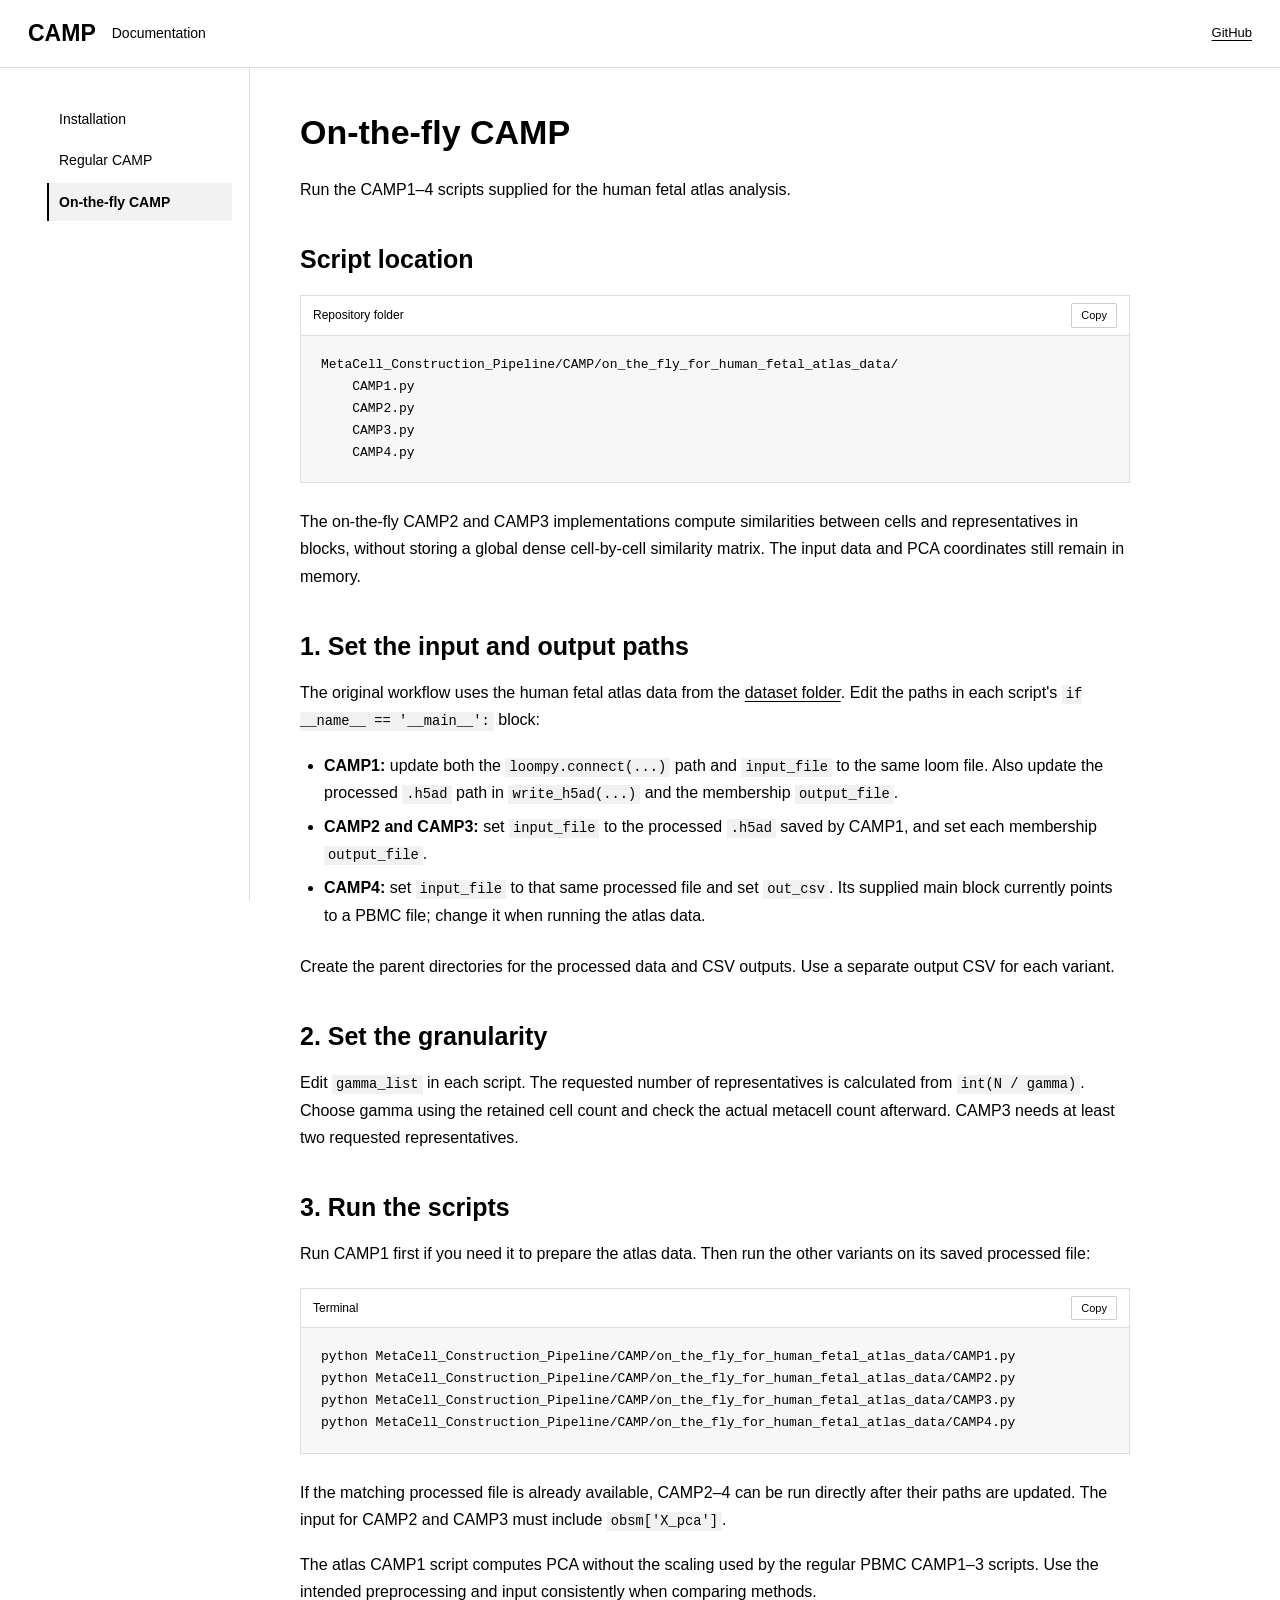
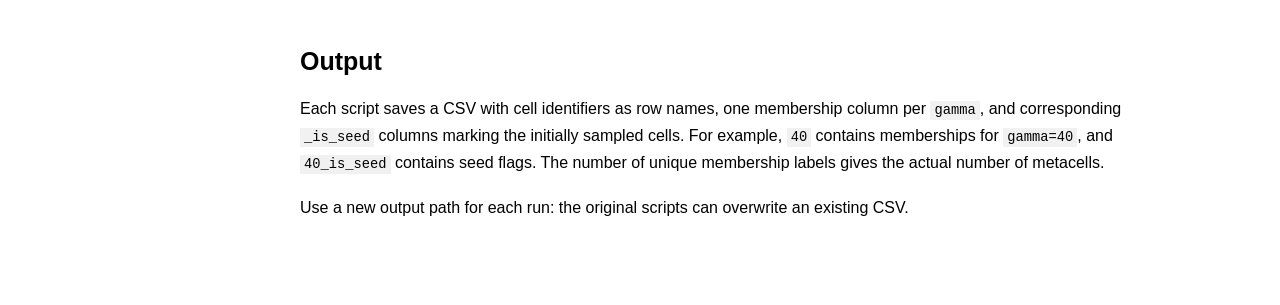
==== docs/on-the-fly.html @ 0e372300 "add tutorial" ====
<!doctype html>
<html lang="en"><head><meta charset="utf-8"><meta name="viewport" content="width=device-width,initial-scale=1">
<title>On-the-fly CAMP · CAMP documentation</title>
<meta name="description" content="Run the CAMP1–4 scripts supplied for the human fetal atlas analysis.">
<meta name="theme-color" content="#ffffff"><link rel="icon" href="data:,">
<link rel="stylesheet" href="assets/style.css"><script defer src="assets/app.js"></script>
</head><body><a class="skip" href="#main">Skip to content</a>
<header class="topbar"><a class="brand" href="index.html"><strong>CAMP</strong><span class="brand-detail">Documentation</span></a>
<div class="top-actions"><a class="repo-link" href="https://github.com/danrongLi/CAMP">GitHub</a><button class="menu-toggle" aria-expanded="false" aria-controls="sidebar" type="button">Menu</button></div></header>
<div class="layout"><aside class="sidebar" id="sidebar"><nav aria-label="Documentation"><a href="index.html"><span>Installation</span></a><a href="regular.html"><span>Regular CAMP</span></a><a href="on-the-fly.html" aria-current="page"><span>On-the-fly CAMP</span></a></nav></aside>
<main id="main"><h1>On-the-fly CAMP</h1><p class="lead">Run the CAMP1–4 scripts supplied for the human fetal atlas analysis.</p><h2 id="files">Script location</h2><div class="code-block"><div class="code-label">Repository folder</div><pre><code>MetaCell_Construction_Pipeline/CAMP/on_the_fly_for_human_fetal_atlas_data/
    CAMP1.py
    CAMP2.py
    CAMP3.py
    CAMP4.py</code></pre></div><p>The on-the-fly CAMP2 and CAMP3 implementations compute similarities between cells and representatives in blocks, without storing a global dense cell-by-cell similarity matrix. The input data and PCA coordinates still remain in memory.</p>
    <h2 id="input">1. Set the input and output paths</h2><p>The original workflow uses the human fetal atlas data from the <a href="https://drive.google.com/drive/folders/1N0xDb8TC0ZPDTmAk6TE612inGBsPtofD?usp=sharing">dataset folder</a>. Edit the paths in each script's <code>if __name__ == '__main__':</code> block:</p>
    <ul><li><strong>CAMP1:</strong> update both the <code>loompy.connect(...)</code> path and <code>input_file</code> to the same loom file. Also update the processed <code>.h5ad</code> path in <code>write_h5ad(...)</code> and the membership <code>output_file</code>.</li>
    <li><strong>CAMP2 and CAMP3:</strong> set <code>input_file</code> to the processed <code>.h5ad</code> saved by CAMP1, and set each membership <code>output_file</code>.</li>
    <li><strong>CAMP4:</strong> set <code>input_file</code> to that same processed file and set <code>out_csv</code>. Its supplied main block currently points to a PBMC file; change it when running the atlas data.</li></ul>
    <p>Create the parent directories for the processed data and CSV outputs. Use a separate output CSV for each variant.</p>
    <h2 id="gamma">2. Set the granularity</h2><p>Edit <code>gamma_list</code> in each script. The requested number of representatives is calculated from <code>int(N / gamma)</code>. Choose gamma using the retained cell count and check the actual metacell count afterward. CAMP3 needs at least two requested representatives.</p>
    <h2 id="run">3. Run the scripts</h2><p>Run CAMP1 first if you need it to prepare the atlas data. Then run the other variants on its saved processed file:</p><div class="code-block"><div class="code-label">Terminal</div><pre><code>python MetaCell_Construction_Pipeline/CAMP/on_the_fly_for_human_fetal_atlas_data/CAMP1.py
python MetaCell_Construction_Pipeline/CAMP/on_the_fly_for_human_fetal_atlas_data/CAMP2.py
python MetaCell_Construction_Pipeline/CAMP/on_the_fly_for_human_fetal_atlas_data/CAMP3.py
python MetaCell_Construction_Pipeline/CAMP/on_the_fly_for_human_fetal_atlas_data/CAMP4.py</code></pre></div><p>If the matching processed file is already available, CAMP2–4 can be run directly after their paths are updated. The input for CAMP2 and CAMP3 must include <code>obsm['X_pca']</code>.</p>
    <p>The atlas CAMP1 script computes PCA without the scaling used by the regular PBMC CAMP1–3 scripts. Use the intended preprocessing and input consistently when comparing methods.</p><h2 id="output">Output</h2><p>Each script saves a CSV with cell identifiers as row names, one membership column per <code>gamma</code>, and corresponding <code>_is_seed</code> columns marking the initially sampled cells. For example, <code>40</code> contains memberships for <code>gamma=40</code>, and <code>40_is_seed</code> contains seed flags. The number of unique membership labels gives the actual number of metacells.</p><p>Use a new output path for each run: the original scripts can overwrite an existing CSV.</p></main></div>
</body></html>
---- docs/assets/style.css ----
@charset "UTF-8";

:root {
  --ink: #000;
  --line: #ddd;
  --paper: #fff;
  --wash: #f7f7f7;
  --sans: -apple-system, BlinkMacSystemFont, "Segoe UI", Arial, sans-serif;
  --mono: ui-monospace, SFMono-Regular, Menlo, Consolas, monospace;
}

* { box-sizing: border-box; }
html { scroll-padding-top: 85px; }
body { margin: 0; color: var(--ink); background: var(--paper); font: 16px/1.7 var(--sans); }
a { color: #000; text-decoration: underline; text-underline-offset: 3px; }
a:hover { text-decoration-thickness: 2px; }
button, input, select { font: inherit; color: #000; }
button { cursor: pointer; }
a, button, input, select { outline-offset: 4px; }
:focus-visible { outline: 2px solid #000; }
img { max-width: 100%; height: auto; }
p { margin: 0 0 18px; }
ul, ol { padding-left: 24px; margin: 14px 0 24px; }
li + li { margin-top: 7px; }
strong { font-weight: 650; }
h1 { font-size: 34px; line-height: 1.25; font-weight: 650; margin: 0 0 22px; }
h2 { font-size: 25px; line-height: 1.3; font-weight: 600; margin: 40px 0 17px; }
h3 { font-size: 18px; line-height: 1.4; font-weight: 600; margin: 26px 0 12px; }
code { font: .86em/1.6 var(--mono); background: #f1f1f1; padding: 2px 4px; overflow-wrap: anywhere; }
pre { font: 13px/1.7 var(--mono); white-space: pre; overflow: auto; margin: 0; padding: 18px 20px; background: var(--wash); border-top: 1px solid var(--line); tab-size: 4; }
pre code { font: inherit; background: none; padding: 0; overflow-wrap: normal; }
.lead { font-size: 16px; line-height: 1.7; margin-bottom: 26px; }
.small, .source { font-size: 13px; }
.source { margin: -5px 0 23px; }
.topbar { height: 68px; position: sticky; top: 0; z-index: 20; background: #fff; border-bottom: 1px solid var(--line); display: flex; align-items: center; justify-content: space-between; padding: 0 28px; gap: 20px; }
.brand { display: flex; align-items: center; gap: 16px; color: #000; white-space: nowrap; text-decoration: none; }
.brand strong { font-size: 23px; }
.brand:hover { text-decoration: none; }
.brand-detail { font-size: 14px; font-weight: 400; }
.top-actions { display: flex; gap: 24px; align-items: center; }
.repo-link { font-size: 13px; }
.layout { display: grid; grid-template-columns: 220px minmax(0, 930px); max-width: 1220px; margin: 0 auto; min-height: calc(100vh - 68px); }
.sidebar { border-right: 1px solid var(--line); padding: 29px 17px; position: sticky; top: 68px; height: calc(100vh - 68px); overflow: auto; background: #fff; }
.sidebar nav > a { display: block; padding: 9px 12px; line-height: 1.45; font-size: 14px; margin: 3px 0; color: #000; text-decoration: none; }
.sidebar nav > a:hover { text-decoration: underline; }
.sidebar nav > a[aria-current] { font-weight: 650; background: #f2f2f2; border-left: 2px solid #000; padding-left: 10px; }
main { padding: 43px 50px 65px; min-width: 0; }
.code-block { border: 1px solid var(--line); margin: 20px 0 25px; overflow: hidden; }
.code-label { padding: 7px 12px; display: flex; align-items: center; justify-content: space-between; background: #fff; font-size: 12px; line-height: 1.5; }
.copy-button { font-size: 11px; border: 1px solid #ccc; border-radius: 2px; padding: 3px 9px; background: #fff; }
.copy-button:hover { border-color: #000; }
.note { background: var(--wash); border-left: 2px solid #777; padding: 15px 19px; margin: 24px 0; font-size: 14px; }
.note p:last-child { margin-bottom: 0; }
.note strong { display: block; margin-bottom: 5px; }
.table-wrap { max-width: 100%; overflow: auto; margin: 23px 0; border: 1px solid var(--line); }
table { width: 100%; border-collapse: collapse; font-size: 13px; text-align: left; }
th { background: #f5f5f5; font-weight: 650; }
th, td { padding: 12px 14px; vertical-align: top; border-bottom: 1px solid var(--line); }
tr:last-child td { border-bottom: 0; }
td code { font-size: 12px; }
.file-list { font-size: 14px; }
.next-page { display: block; border-top: 1px solid var(--line); padding-top: 22px; margin-top: 34px; font-size: 14px; }
.next-page span { display: block; font-size: 12px; }
.menu-toggle { display: none; }
.skip { position: absolute; top: -80px; left: 20px; z-index: 50; background: #fff; padding: 10px; }
.skip:focus { top: 10px; }

@media (max-width: 950px) {
  .layout { grid-template-columns: 190px minmax(0, 1fr); }
  .sidebar { padding-left: 10px; padding-right: 10px; }
  main { padding: 38px 30px 55px; }
}
@media (max-width: 760px) {
  .topbar { height: 62px; padding: 0 18px; gap: 10px; }
  .brand { gap: 10px; }
  .brand strong { font-size: 21px; }
  .brand-detail { display: none; }
  .top-actions { gap: 10px; }
  .repo-link { display: none; }
  .menu-toggle { display: block; border: 1px solid #ccc; background: #fff; border-radius: 3px; padding: 6px 10px; font-size: 12px; }
  .layout { display: block; }
  .sidebar { display: none; position: fixed; top: 62px; bottom: 0; width: 270px; z-index: 19; height: calc(100vh - 62px); border-right: 1px solid #aaa; }
  .sidebar.open { display: block; }
  main { padding: 30px 20px 45px; }
  h1 { font-size: 29px; }
  h2 { font-size: 23px; }
  pre { font-size: 12px; padding: 16px 14px; }
  th, td { padding: 10px 12px; }
}
@media print {
  .topbar, .sidebar, .copy-button, .next-page { display: none; }
  .layout { display: block; }
  main { padding: 0; }
  h1 { font-size: 28px; }
  h2 { break-after: avoid; }
  .code-block, tr { break-inside: avoid; }
  body { font-size: 11px; }
  pre { white-space: pre-wrap; }
}
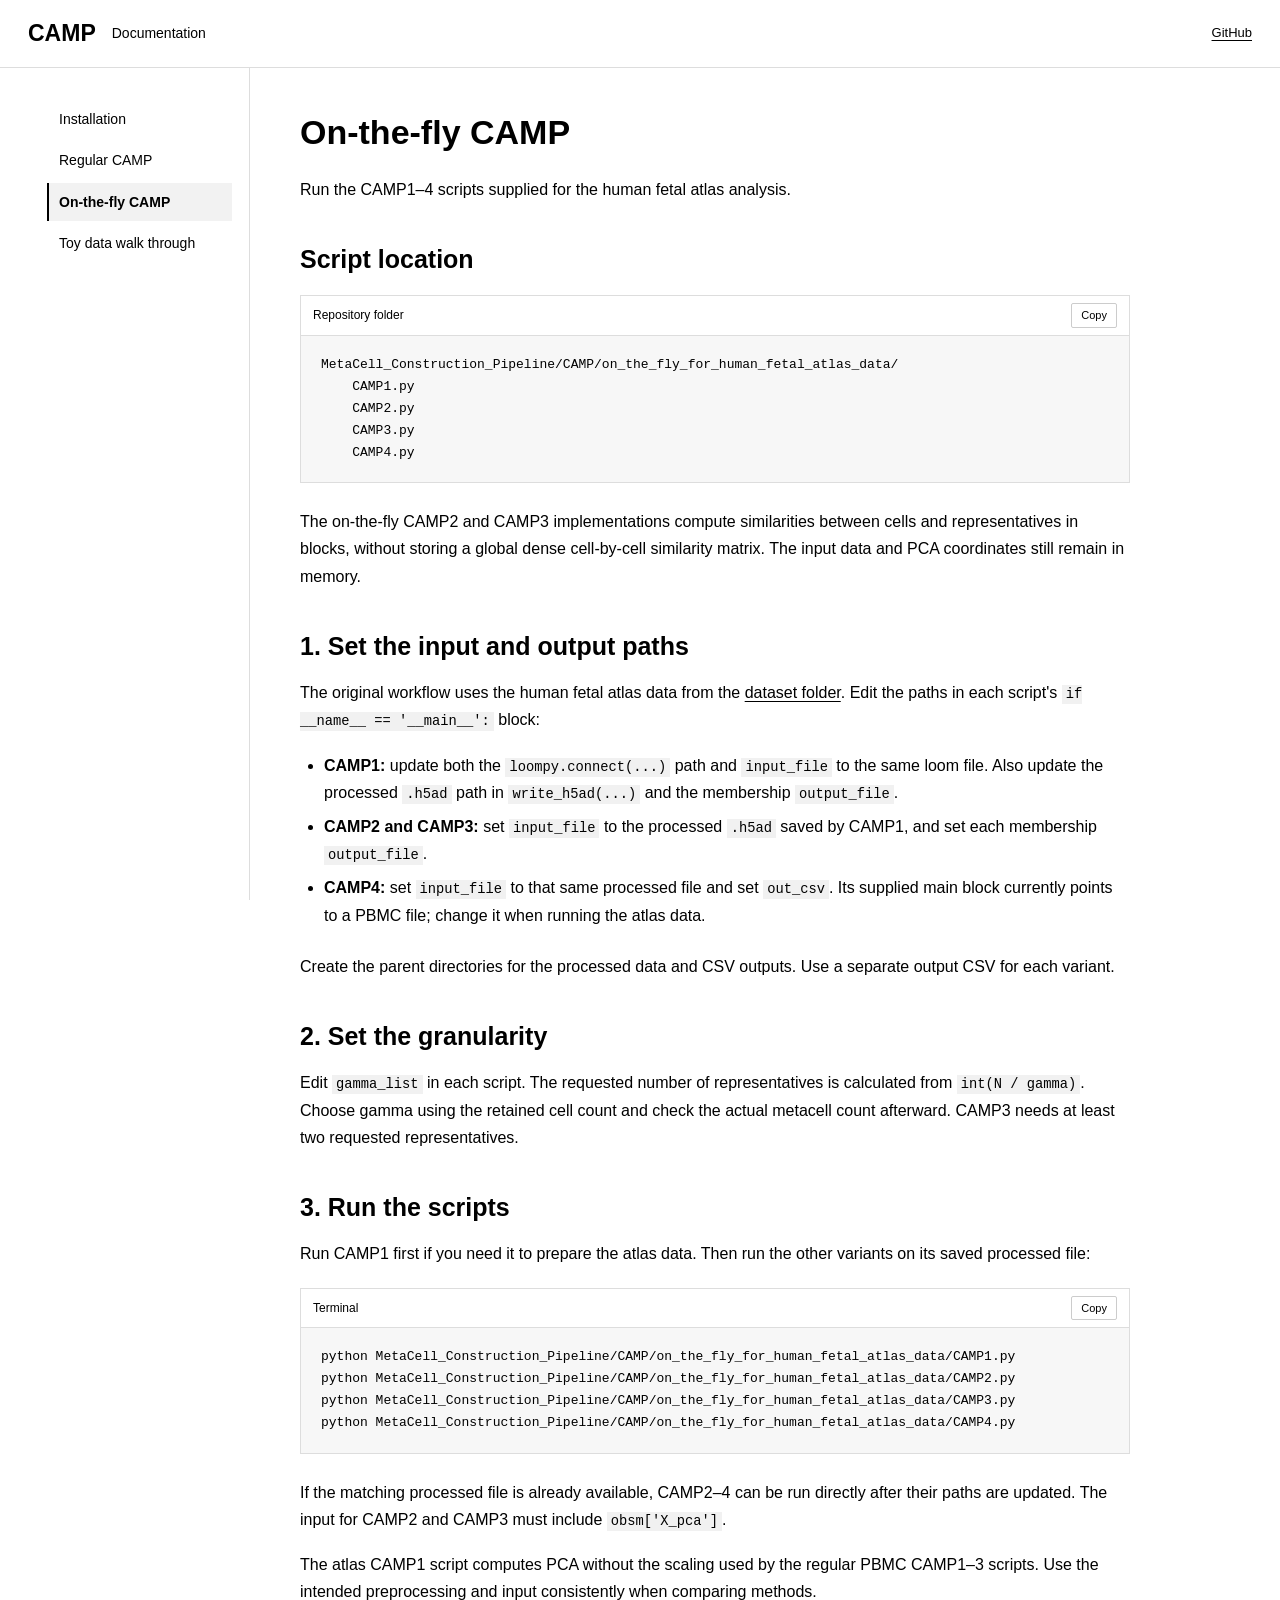
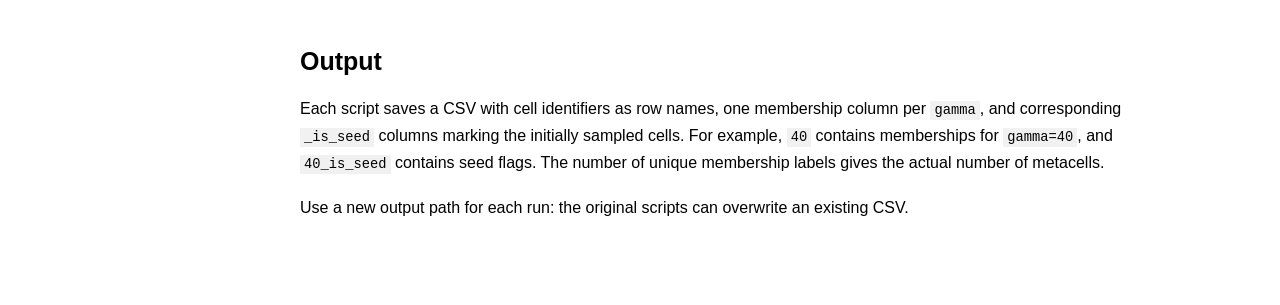
==== commit 9e24211f: "add tutorial" ====
--- a/docs/on-the-fly.html
+++ b/docs/on-the-fly.html
@@ -7,7 +7,7 @@
 </head><body><a class="skip" href="#main">Skip to content</a>
 <header class="topbar"><a class="brand" href="index.html"><strong>CAMP</strong><span class="brand-detail">Documentation</span></a>
 <div class="top-actions"><a class="repo-link" href="https://github.com/danrongLi/CAMP">GitHub</a><button class="menu-toggle" aria-expanded="false" aria-controls="sidebar" type="button">Menu</button></div></header>
-<div class="layout"><aside class="sidebar" id="sidebar"><nav aria-label="Documentation"><a href="index.html"><span>Installation</span></a><a href="regular.html"><span>Regular CAMP</span></a><a href="on-the-fly.html" aria-current="page"><span>On-the-fly CAMP</span></a></nav></aside>
+<div class="layout"><aside class="sidebar" id="sidebar"><nav aria-label="Documentation"><a href="index.html"><span>Installation</span></a><a href="regular.html"><span>Regular CAMP</span></a><a href="on-the-fly.html" aria-current="page"><span>On-the-fly CAMP</span></a><a href="synthetic.html"><span>Toy data walk through</span></a></nav></aside>
 <main id="main"><h1>On-the-fly CAMP</h1><p class="lead">Run the CAMP1–4 scripts supplied for the human fetal atlas analysis.</p><h2 id="files">Script location</h2><div class="code-block"><div class="code-label">Repository folder</div><pre><code>MetaCell_Construction_Pipeline/CAMP/on_the_fly_for_human_fetal_atlas_data/
     CAMP1.py
     CAMP2.py
